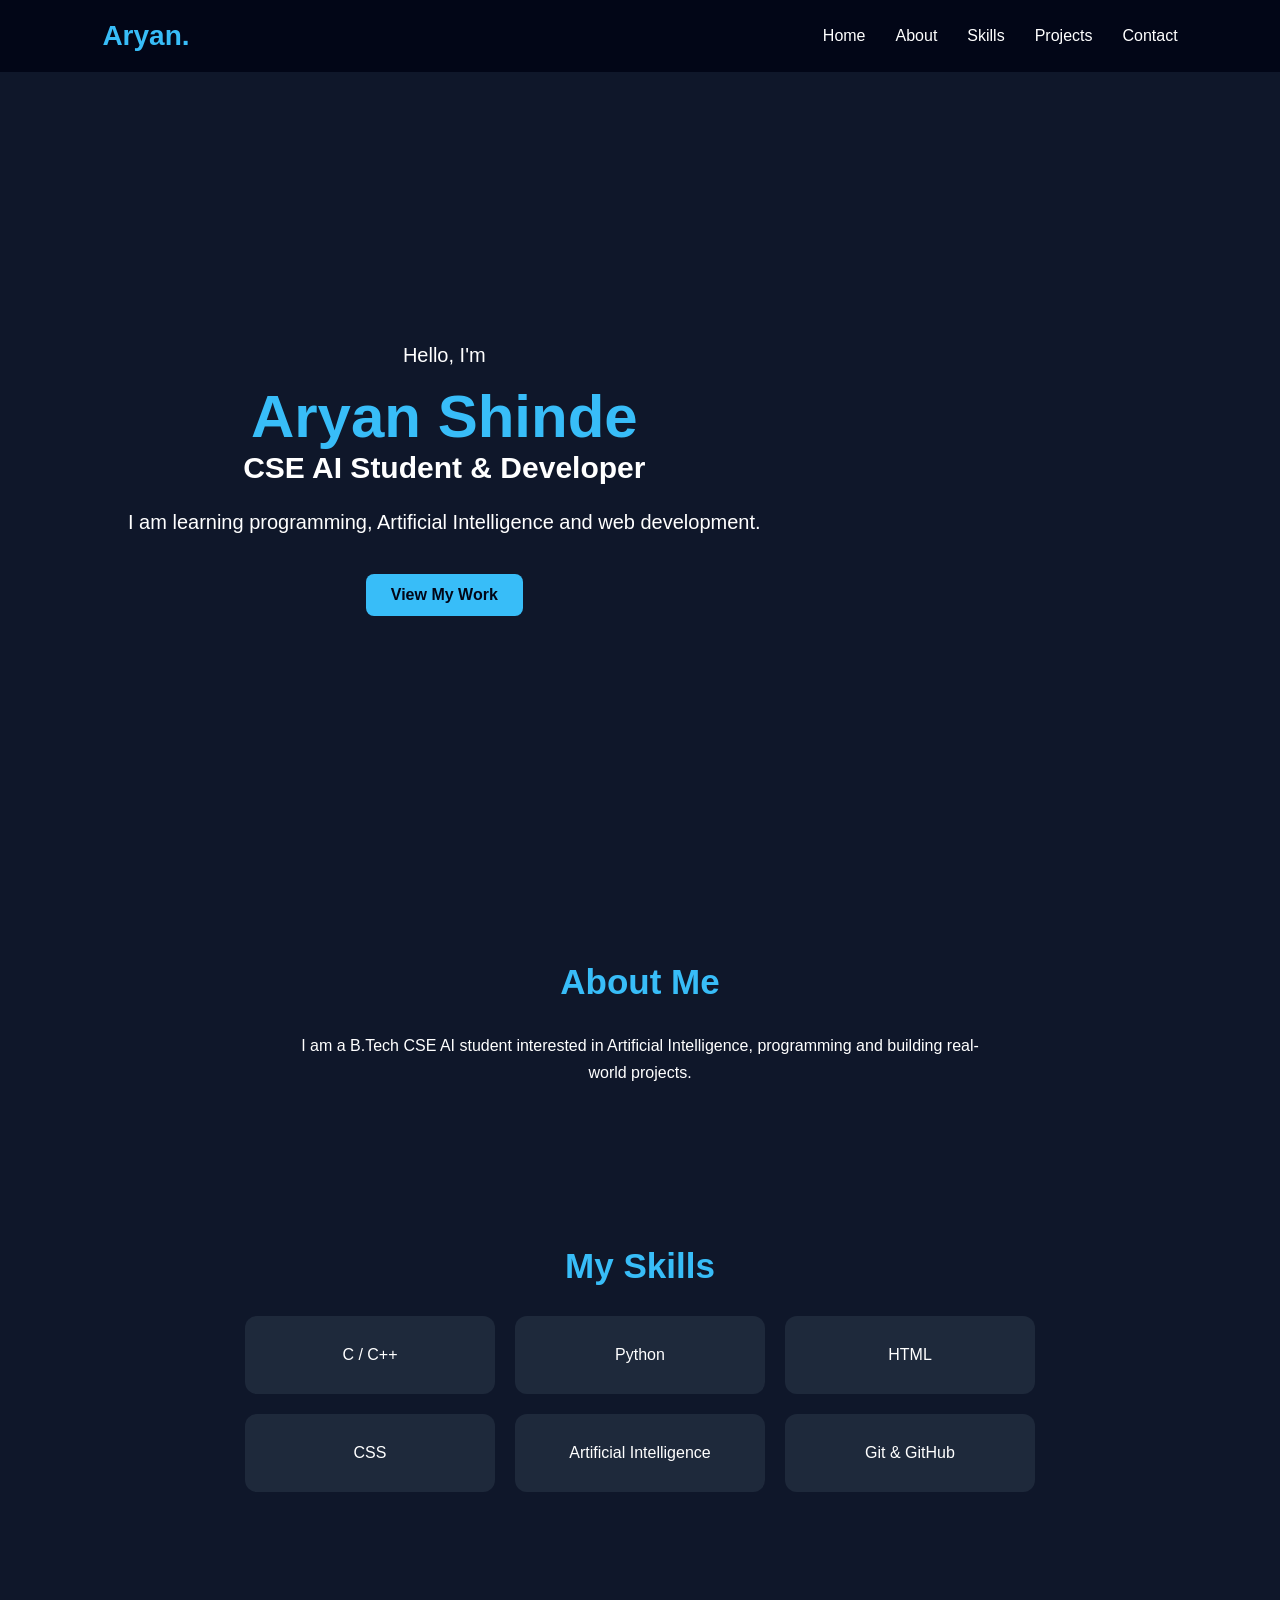
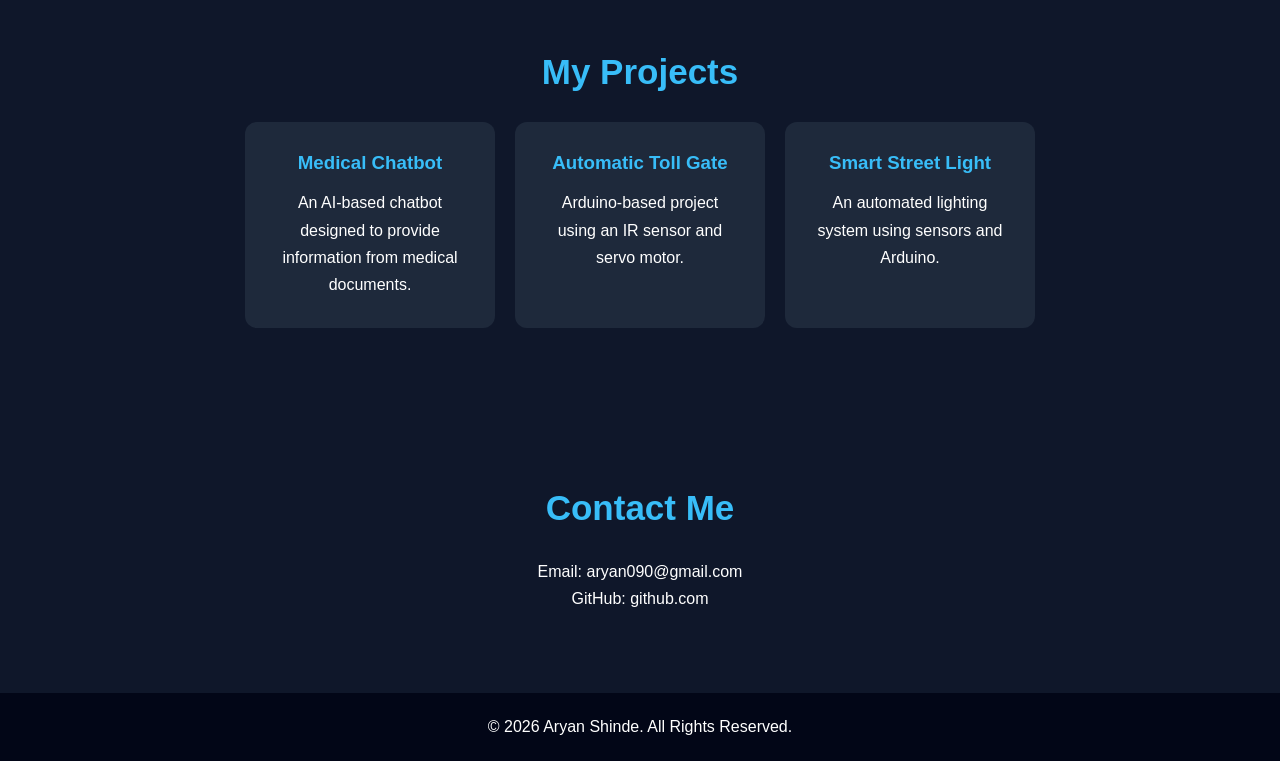
==== index.html @ b39ad942 "Rename portfolio.html to index.html" ====
<!DOCTYPE html>
<html lang="en">
<head>
    <meta charset="UTF-8">
    <meta name="viewport" content="width=device-width, initial-scale=1.0">
    <title>Aryan | Portfolio</title>
    <link rel="stylesheet" href="style.css">
</head>

<body>

    <header>
        <nav>
            <h2 class="logo">Aryan.</h2>

            <ul>
                <li><a href="#home">Home</a></li>
                <li><a href="#about">About</a></li>
                <li><a href="#skills">Skills</a></li>
                <li><a href="#projects">Projects</a></li>
                <li><a href="#contact">Contact</a></li>
            </ul>
        </nav>
    </header>

    <section id="home" class="hero">
        <div>
            <p>Hello, I'm</p>
            <h1>Aryan Shinde</h1>
            <h2>CSE AI Student & Developer</h2>

            <p>
                I am learning programming, Artificial Intelligence
                and web development.
            </p>

            <a href="#projects" class="btn">View My Work</a>
        </div>
    </section>

    <section id="about">
        <h2>About Me</h2>
        <p>
            I am a B.Tech CSE AI student interested in Artificial
            Intelligence, programming and building real-world projects.
        </p>
    </section>

    <section id="skills">
        <h2>My Skills</h2>

        <div class="cards">
            <div class="card">C / C++</div>
            <div class="card">Python</div>
            <div class="card">HTML</div>
            <div class="card">CSS</div>
            <div class="card">Artificial Intelligence</div>
            <div class="card">Git & GitHub</div>
        </div>
    </section>

    <section id="projects">
        <h2>My Projects</h2>

        <div class="cards">
            <div class="project">
                <h3>Medical Chatbot</h3>
                <p>
                    An AI-based chatbot designed to provide
                    information from medical documents.
                </p>
            </div>

            <div class="project">
                <h3>Automatic Toll Gate</h3>
                <p>
                    Arduino-based project using an IR sensor
                    and servo motor.
                </p>
            </div>

            <div class="project">
                <h3>Smart Street Light</h3>
                <p>
                    An automated lighting system using sensors
                    and Arduino.
                </p>
            </div>
        </div>
    </section>

    <section id="contact">
        <h2>Contact Me</h2>
        <p>Email: aryan090@gmail.com</p>
        <p>GitHub: github.com</p>
    </section>

    <footer>
        <p>© 2026 Aryan Shinde. All Rights Reserved.</p>
    </footer>

</body>
</html>
---- style.css ----
* {
    margin: 0;
    padding: 0;
    box-sizing: border-box;
    font-family: Arial, sans-serif;
}

html {
    scroll-behavior: smooth;
}

body {
    background: #0f172a;
    color: white;
}

header {
    background: #020617;
    padding: 20px 8%;
    position: sticky;
    top: 0;
    z-index: 100;
}

nav {
    display: flex;
    justify-content: space-between;
    align-items: center;
}

.logo {
    font-size: 28px;
    color: #38bdf8;
}

nav ul {
    display: flex;
    list-style: none;
    gap: 30px;
}

nav a {
    color: white;
    text-decoration: none;
}

nav a:hover {
    color: #38bdf8;
}

.hero {
    min-height: 90vh;
    display: flex;
    align-items: center;
    padding: 0 10%;
}

.hero p {
    font-size: 20px;
    margin-bottom: 10px;
}

.hero h1 {
    font-size: 60px;
    color: #38bdf8;
}

.hero h2 {
    font-size: 30px;
    margin-bottom: 20px;
}

.hero .btn {
    display: inline-block;
    margin-top: 25px;
    padding: 12px 25px;
    background: #38bdf8;
    color: #020617;
    text-decoration: none;
    border-radius: 8px;
    font-weight: bold;
}

section {
    padding: 80px 10%;
    text-align: center;
}

section > h2 {
    font-size: 35px;
    margin-bottom: 30px;
    color: #38bdf8;
}

section p {
    max-width: 700px;
    margin: auto;
    line-height: 1.7;
}

.cards {
    display: flex;
    justify-content: center;
    flex-wrap: wrap;
    gap: 20px;
}

.card,
.project {
    background: #1e293b;
    padding: 30px;
    border-radius: 12px;
    width: 250px;
    transition: 0.3s;
}

.card:hover,
.project:hover {
    transform: translateY(-8px);
}

.project h3 {
    color: #38bdf8;
    margin-bottom: 15px;
}

footer {
    text-align: center;
    padding: 25px;
    background: #020617;
}
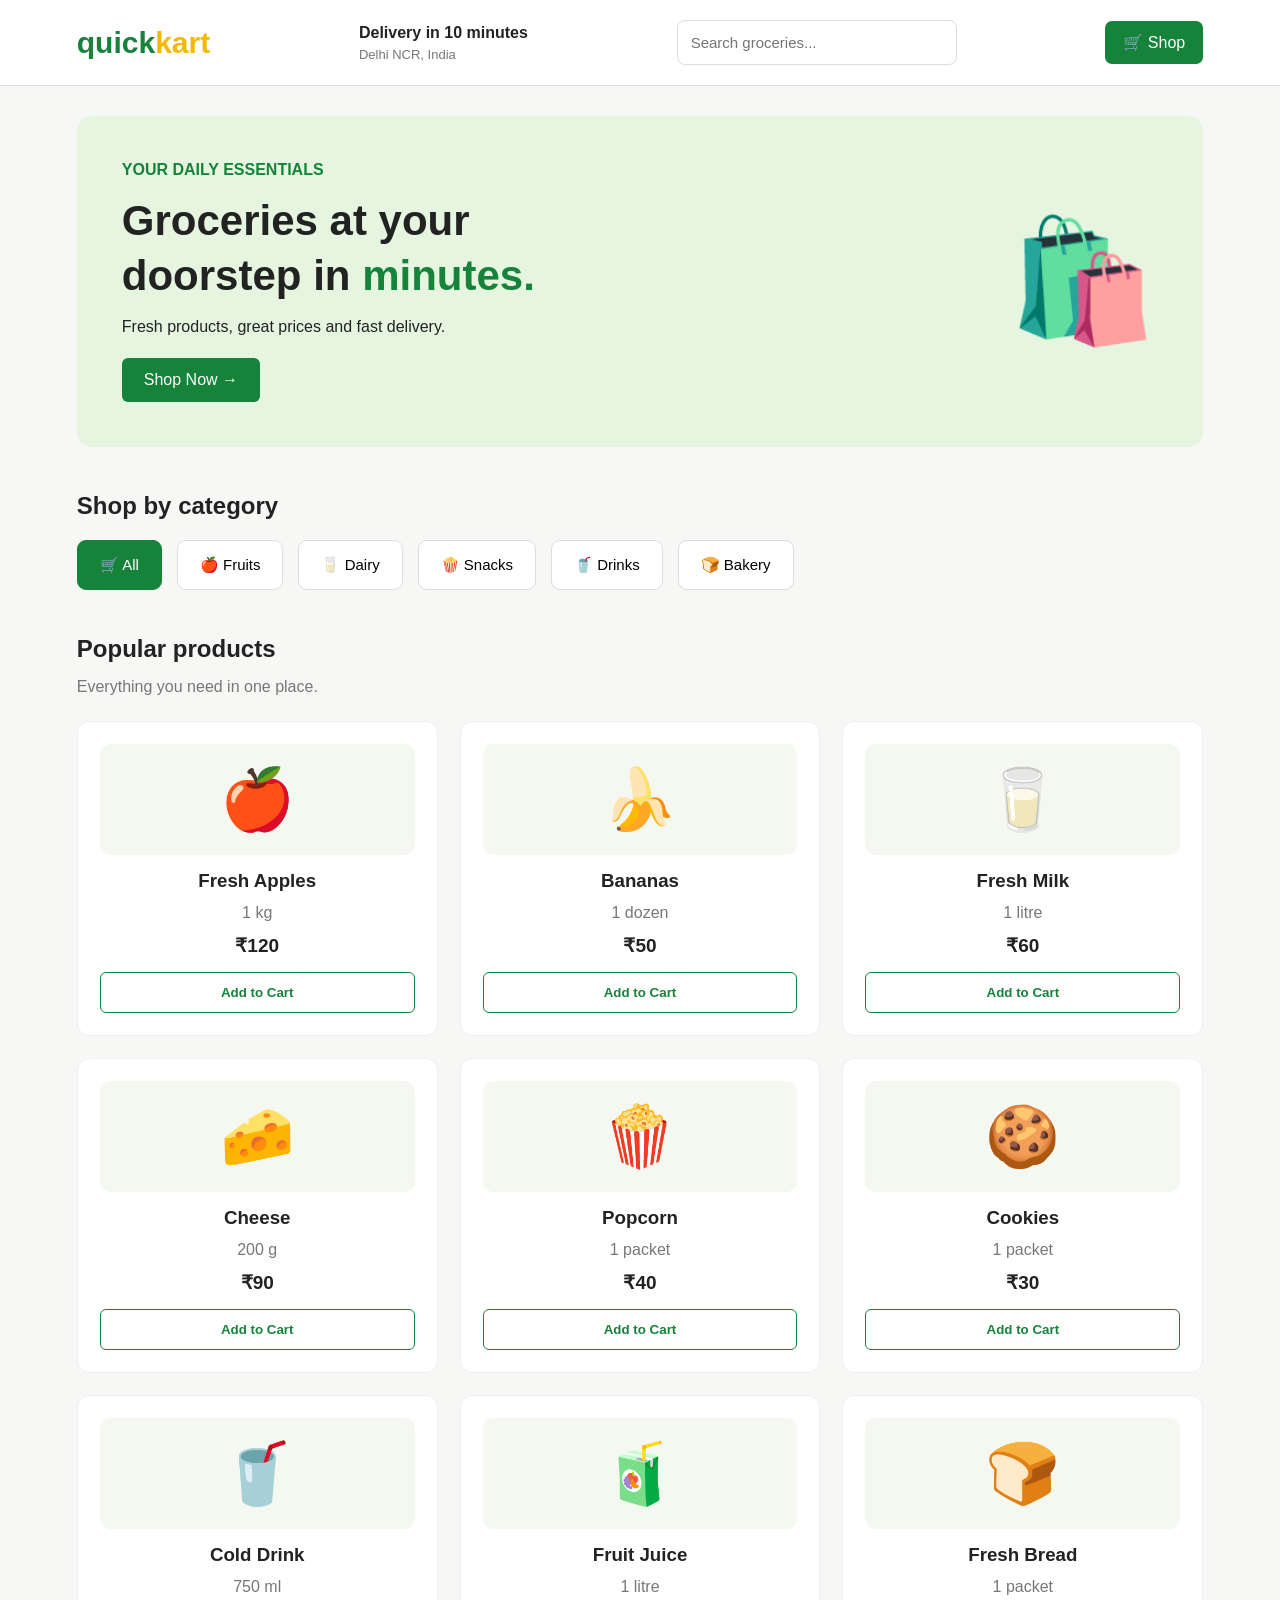
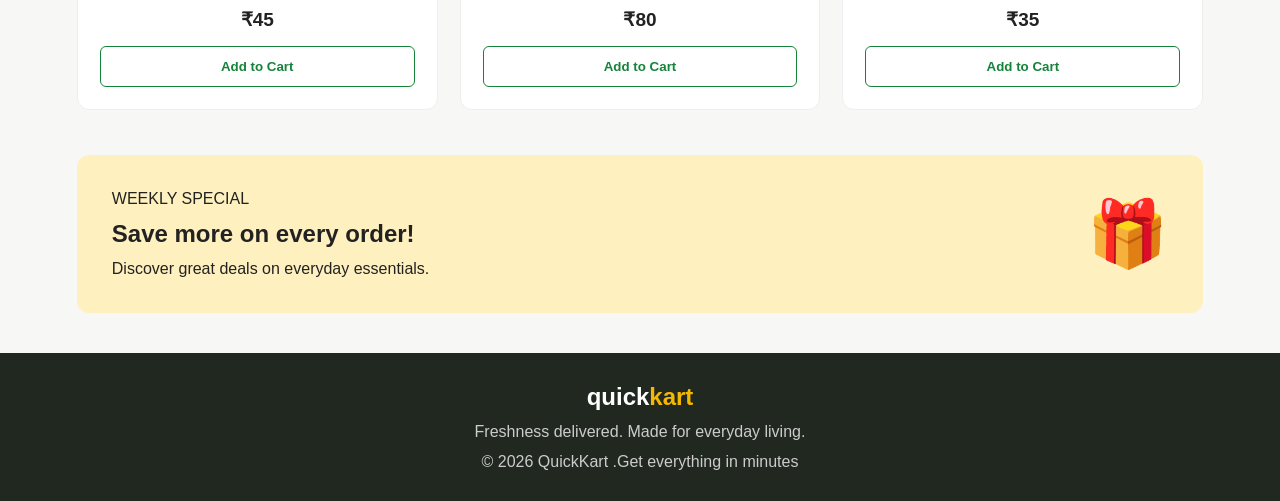
==== commit 786ac8c9: "Add files via upload" ====
--- a/index.html
+++ b/index.html
@@ -1,103 +1,176 @@
+
 <!DOCTYPE html>
 <html lang="en">
 <head>
     <meta charset="UTF-8">
     <meta name="viewport" content="width=device-width, initial-scale=1.0">
-    <title>Aryan | Portfolio</title>
+    <title>QuickKart | Grocery Delivery</title>
     <link rel="stylesheet" href="style.css">
 </head>
-
 <body>
 
-    <header>
-        <nav>
-            <h2 class="logo">Aryan.</h2>
+    <!-- Navbar -->
+    <header class="navbar">
+        <a href="#" class="logo">quick<span>kart</span></a>
 
-            <ul>
-                <li><a href="#home">Home</a></li>
-                <li><a href="#about">About</a></li>
-                <li><a href="#skills">Skills</a></li>
-                <li><a href="#projects">Projects</a></li>
-                <li><a href="#contact">Contact</a></li>
-            </ul>
-        </nav>
+        <div class="delivery">
+            <strong>Delivery in 10 minutes</strong>
+            <p>Delhi NCR, India</p>
+        </div>
+
+        <input type="text" id="searchInput"
+               placeholder="Search groceries...">
+
+        <a href="#products" class="cart-btn">🛒 Shop</a>
     </header>
 
-    <section id="home" class="hero">
-        <div>
-            <p>Hello, I'm</p>
-            <h1>Aryan Shinde</h1>
-            <h2>CSE AI Student & Developer</h2>
-
-            <p>
-                I am learning programming, Artificial Intelligence
-                and web development.
-            </p>
-
-            <a href="#projects" class="btn">View My Work</a>
-        </div>
-    </section>
-
-    <section id="about">
-        <h2>About Me</h2>
-        <p>
-            I am a B.Tech CSE AI student interested in Artificial
-            Intelligence, programming and building real-world projects.
-        </p>
-    </section>
-
-    <section id="skills">
-        <h2>My Skills</h2>
-
-        <div class="cards">
-            <div class="card">C / C++</div>
-            <div class="card">Python</div>
-            <div class="card">HTML</div>
-            <div class="card">CSS</div>
-            <div class="card">Artificial Intelligence</div>
-            <div class="card">Git & GitHub</div>
-        </div>
-    </section>
-
-    <section id="projects">
-        <h2>My Projects</h2>
-
-        <div class="cards">
-            <div class="project">
-                <h3>Medical Chatbot</h3>
-                <p>
-                    An AI-based chatbot designed to provide
-                    information from medical documents.
-                </p>
+    <main>
+        <!-- Hero Section -->
+        <section class="hero">
+            <div class="hero-text">
+                <p class="tag">YOUR DAILY ESSENTIALS</p>
+                <h1>Groceries at your<br>
+                    doorstep in <span>minutes.</span>
+                </h1>
+                <p>Fresh products, great prices and fast delivery.</p>
+                <a href="#products" class="shop-btn">Shop Now →</a>
             </div>
 
-            <div class="project">
-                <h3>Automatic Toll Gate</h3>
-                <p>
-                    Arduino-based project using an IR sensor
-                    and servo motor.
-                </p>
+            <div class="hero-image">🛍️</div>
+        </section>
+
+        <!-- Categories -->
+        <section class="categories">
+            <h2>Shop by category</h2>
+
+            <div class="category-grid">
+                <button class="category active" data-category="All">
+                    🛒 All
+                </button>
+
+                <button class="category" data-category="Fruits">
+                    🍎 Fruits
+                </button>
+
+                <button class="category" data-category="Dairy">
+                    🥛 Dairy
+                </button>
+
+                <button class="category" data-category="Snacks">
+                    🍿 Snacks
+                </button>
+
+                <button class="category" data-category="Drinks">
+                    🥤 Drinks
+                </button>
+
+                <button class="category" data-category="Bakery">
+                    🍞 Bakery
+                </button>
+            </div>
+        </section>
+
+        <!-- Products -->
+        <section class="products-section" id="products">
+            <h2>Popular products</h2>
+            <p class="subtitle">Everything you need in one place.</p>
+
+            <div class="product-grid" id="productGrid">
+
+                <div class="product" data-category="Fruits">
+                    <div class="product-image">🍎</div>
+                    <h3>Fresh Apples</h3>
+                    <p>1 kg</p>
+                    <h4>₹120</h4>
+                    <button class="buy-btn">Add to Cart</button>
+                </div>
+
+                <div class="product" data-category="Fruits">
+                    <div class="product-image">🍌</div>
+                    <h3>Bananas</h3>
+                    <p>1 dozen</p>
+                    <h4>₹50</h4>
+                    <button class="buy-btn">Add to Cart</button>
+                </div>
+
+                <div class="product" data-category="Dairy">
+                    <div class="product-image">🥛</div>
+                    <h3>Fresh Milk</h3>
+                    <p>1 litre</p>
+                    <h4>₹60</h4>
+                    <button class="buy-btn">Add to Cart</button>
+                </div>
+
+                <div class="product" data-category="Dairy">
+                    <div class="product-image">🧀</div>
+                    <h3>Cheese</h3>
+                    <p>200 g</p>
+                    <h4>₹90</h4>
+                    <button class="buy-btn">Add to Cart</button>
+                </div>
+
+                <div class="product" data-category="Snacks">
+                    <div class="product-image">🍿</div>
+                    <h3>Popcorn</h3>
+                    <p>1 packet</p>
+                    <h4>₹40</h4>
+                    <button class="buy-btn">Add to Cart</button>
+                </div>
+
+                <div class="product" data-category="Snacks">
+                    <div class="product-image">🍪</div>
+                    <h3>Cookies</h3>
+                    <p>1 packet</p>
+                    <h4>₹30</h4>
+                    <button class="buy-btn">Add to Cart</button>
+                </div>
+
+                <div class="product" data-category="Drinks">
+                    <div class="product-image">🥤</div>
+                    <h3>Cold Drink</h3>
+                    <p>750 ml</p>
+                    <h4>₹45</h4>
+                    <button class="buy-btn">Add to Cart</button>
+                </div>
+
+                <div class="product" data-category="Drinks">
+                    <div class="product-image">🧃</div>
+                    <h3>Fruit Juice</h3>
+                    <p>1 litre</p>
+                    <h4>₹80</h4>
+                    <button class="buy-btn">Add to Cart</button>
+                </div>
+
+                <div class="product" data-category="Bakery">
+                    <div class="product-image">🍞</div>
+                    <h3>Fresh Bread</h3>
+                    <p>1 packet</p>
+                    <h4>₹35</h4>
+                    <button class="buy-btn">Add to Cart</button>
+                </div>
+
             </div>
 
-            <div class="project">
-                <h3>Smart Street Light</h3>
-                <p>
-                    An automated lighting system using sensors
-                    and Arduino.
-                </p>
+            <p id="noResults">No products found.</p>
+        </section>
+
+        <!-- Offer -->
+        <section class="offer">
+            <div>
+                <p>WEEKLY SPECIAL</p>
+                <h2>Save more on every order!</h2>
+                <p>Discover great deals on everyday essentials.</p>
             </div>
-        </div>
-    </section>
-
-    <section id="contact">
-        <h2>Contact Me</h2>
-        <p>Email: aryan090@gmail.com</p>
-        <p>GitHub: github.com</p>
-    </section>
+            <div class="offer-icon">🎁</div>
+        </section>
+    </main>
 
     <footer>
-        <p>© 2026 Aryan Shinde. All Rights Reserved.</p>
+        <h2>quick<span>kart</span></h2>
+        <p>Freshness delivered. Made for everyday living.</p>
+        <p>© 2026 QuickKart .Get  everything in minutes</p>
     </footer>
 
+    <script src="script.js"></script>
 </body>
 </html>
--- a/style.css
+++ b/style.css
@@ -1,8 +1,8 @@
+
 * {
     margin: 0;
     padding: 0;
     box-sizing: border-box;
-    font-family: Arial, sans-serif;
 }
 
 html {
@@ -10,122 +10,294 @@
 }
 
 body {
-    background: #0f172a;
-    color: white;
-}
-
-header {
-    background: #020617;
-    padding: 20px 8%;
-    position: sticky;
-    top: 0;
-    z-index: 100;
-}
-
-nav {
-    display: flex;
-    justify-content: space-between;
-    align-items: center;
-}
-
-.logo {
-    font-size: 28px;
-    color: #38bdf8;
-}
-
-nav ul {
-    display: flex;
-    list-style: none;
-    gap: 30px;
-}
-
-nav a {
-    color: white;
-    text-decoration: none;
-}
-
-nav a:hover {
-    color: #38bdf8;
-}
-
-.hero {
-    min-height: 90vh;
+    font-family: Arial, sans-serif;
+    background: #f7f8f5;
+    color: #222;
+}
+
+/* Navbar */
+.navbar {
     display: flex;
     align-items: center;
-    padding: 0 10%;
-}
-
-.hero p {
-    font-size: 20px;
-    margin-bottom: 10px;
+    justify-content: space-between;
+    gap: 20px;
+    padding: 20px 6%;
+    background: white;
+    border-bottom: 1px solid #ddd;
+    flex-wrap: wrap;
+}
+
+.logo {
+    font-size: 30px;
+    font-weight: bold;
+    color: #16833b;
+    text-decoration: none;
+}
+
+.logo span,
+footer span {
+    color: #f5b800;
+}
+
+.delivery p {
+    margin-top: 5px;
+    color: #777;
+    font-size: 13px;
+}
+
+#searchInput {
+    width: 280px;
+    padding: 13px;
+    border: 1px solid #ddd;
+    border-radius: 8px;
+    outline: none;
+    font-size: 15px;
+}
+
+#searchInput:focus {
+    border-color: #16833b;
+    box-shadow: 0 0 4px #b5dfbd;
+}
+
+.cart-btn {
+    background: #16833b;
+    color: white;
+    padding: 12px 18px;
+    border-radius: 7px;
+    text-decoration: none;
+}
+
+/* Hero */
+.hero {
+    margin: 30px 6%;
+    padding: 45px;
+    background: #e5f5df;
+    border-radius: 15px;
+    display: flex;
+    align-items: center;
+    justify-content: space-between;
+    gap: 20px;
+}
+
+.tag {
+    color: #16833b;
+    font-weight: bold;
+    margin-bottom: 15px;
 }
 
 .hero h1 {
+    font-size: 42px;
+    line-height: 1.3;
+    margin-bottom: 15px;
+}
+
+.hero h1 span {
+    color: #16833b;
+}
+
+.hero-text > p:not(.tag) {
+    margin-bottom: 22px;
+}
+
+.shop-btn {
+    display: inline-block;
+    background: #16833b;
+    color: white;
+    padding: 13px 22px;
+    border-radius: 6px;
+    text-decoration: none;
+}
+
+.hero-image {
+    font-size: 120px;
+}
+
+/* Categories */
+.categories,
+.products-section {
+    margin: 45px 6%;
+}
+
+.categories h2,
+.products-section h2 {
+    margin-bottom: 15px;
+}
+
+.category-grid {
+    display: flex;
+    flex-wrap: wrap;
+    gap: 15px;
+    margin-top: 20px;
+}
+
+.category {
+    padding: 15px 22px;
+    background: white;
+    border: 1px solid #ddd;
+    border-radius: 9px;
+    cursor: pointer;
+    font-size: 15px;
+    transition: 0.2s;
+}
+
+.category:hover,
+.category.active {
+    background: #16833b;
+    color: white;
+    border-color: #16833b;
+}
+
+/* Products */
+.subtitle {
+    color: #777;
+    margin-bottom: 20px;
+}
+
+.product-grid {
+    display: grid;
+    grid-template-columns: repeat(3, 1fr);
+    gap: 22px;
+    margin-top: 25px;
+}
+
+.product {
+    background: white;
+    border: 1px solid #eee;
+    padding: 22px;
+    border-radius: 12px;
+    text-align: center;
+    transition: 0.3s;
+}
+
+.product:hover {
+    transform: translateY(-5px);
+    box-shadow: 0 5px 15px #ddd;
+}
+
+.product-image {
     font-size: 60px;
-    color: #38bdf8;
-}
-
-.hero h2 {
-    font-size: 30px;
-    margin-bottom: 20px;
-}
-
-.hero .btn {
-    display: inline-block;
-    margin-top: 25px;
-    padding: 12px 25px;
-    background: #38bdf8;
-    color: #020617;
-    text-decoration: none;
-    border-radius: 8px;
+    background: #f5f7f1;
+    padding: 20px;
+    border-radius: 10px;
+    margin-bottom: 15px;
+}
+
+.product h3 {
+    margin: 12px 0;
+}
+
+.product p {
+    color: #777;
+    margin-bottom: 12px;
+}
+
+.product h4 {
+    font-size: 19px;
+    margin-bottom: 15px;
+}
+
+.buy-btn {
+    width: 100%;
+    padding: 12px;
+    border: 1px solid #16833b;
+    background: white;
+    color: #16833b;
+    border-radius: 6px;
     font-weight: bold;
-}
-
-section {
-    padding: 80px 10%;
+    cursor: pointer;
+}
+
+.buy-btn:hover {
+    background: #16833b;
+    color: white;
+}
+
+#noResults {
+    display: none;
     text-align: center;
-}
-
-section > h2 {
-    font-size: 35px;
-    margin-bottom: 30px;
-    color: #38bdf8;
-}
-
-section p {
-    max-width: 700px;
-    margin: auto;
-    line-height: 1.7;
-}
-
-.cards {
+    padding: 30px;
+    color: #777;
+}
+
+/* Offer */
+.offer {
+    margin: 40px 6%;
+    padding: 35px;
+    background: #fff0bf;
+    border-radius: 12px;
     display: flex;
-    justify-content: center;
-    flex-wrap: wrap;
-    gap: 20px;
-}
-
-.card,
-.project {
-    background: #1e293b;
+    align-items: center;
+    justify-content: space-between;
+    gap: 15px;
+}
+
+.offer h2 {
+    margin: 12px 0;
+}
+
+.offer-icon {
+    font-size: 65px;
+}
+
+/* Footer */
+footer {
+    background: #202820;
+    color: white;
+    text-align: center;
     padding: 30px;
-    border-radius: 12px;
-    width: 250px;
-    transition: 0.3s;
-}
-
-.card:hover,
-.project:hover {
-    transform: translateY(-8px);
-}
-
-.project h3 {
-    color: #38bdf8;
-    margin-bottom: 15px;
-}
-
-footer {
-    text-align: center;
-    padding: 25px;
-    background: #020617;
-}+}
+
+footer p {
+    color: #ccc;
+    margin-top: 12px;
+}
+
+/* Tablet */
+@media (max-width: 768px) {
+    .navbar {
+        flex-direction: column;
+        align-items: stretch;
+    }
+
+    #searchInput {
+        width: 100%;
+    }
+
+    .hero {
+        padding: 25px;
+        flex-direction: column;
+        align-items: flex-start;
+    }
+
+    .hero h1 {
+        font-size: 30px;
+    }
+
+    .hero-image {
+        font-size: 80px;
+        align-self: center;
+    }
+
+    .product-grid {
+        grid-template-columns: repeat(2, 1fr);
+    }
+}
+
+/* Mobile */
+@media (max-width: 480px) {
+    .product-grid {
+        grid-template-columns: 1fr;
+    }
+
+    .category-grid {
+        gap: 8px;
+    }
+
+    .category {
+        padding: 12px;
+    }
+
+    .offer {
+        padding: 22px;
+    }
+}
